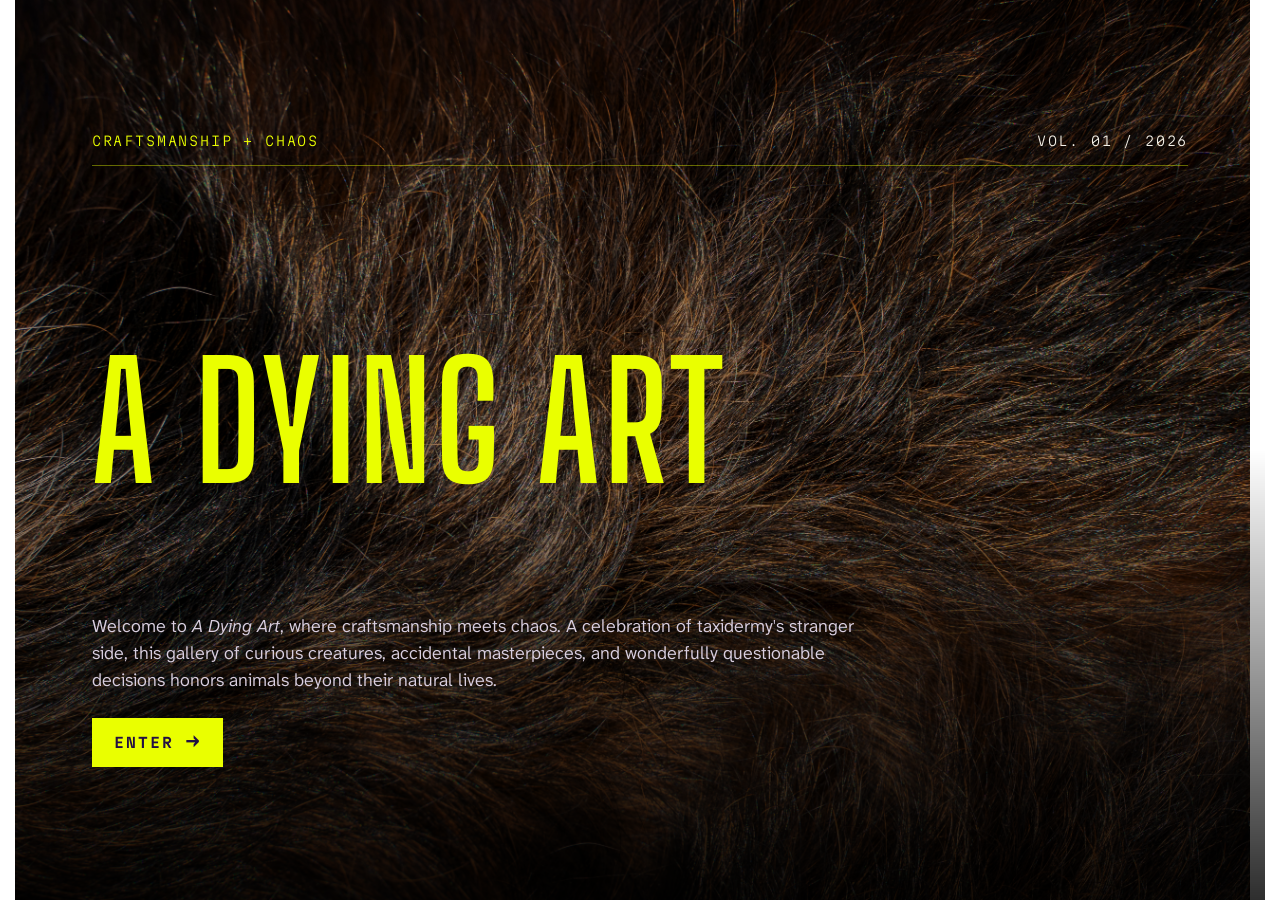
==== index.html @ d64338a3 "first commit" ====
<!doctype html>
<html lang="en">
<head>
	<meta charset="utf-8">
	<meta name="viewport" content="width=device-width, initial-scale=1">
	<meta name="description" content="A DYING ART: an editorial archive of precious cultural artifacts.">
	<title>A DYING ART | Enter</title>
	<link rel="preconnect" href="https://fonts.googleapis.com">
	<link rel="preconnect" href="https://fonts.gstatic.com" crossorigin>
	<link href="https://fonts.googleapis.com/css2?family=Atkinson+Hyperlegible+Next:wght@350&family=Big+Shoulders:wght@500&family=Martian+Mono:wdth,wght@85,250;85,600&display=swap" rel="stylesheet">
	<style>
		html { overflow:scroll; scrollbar-gutter:stable both-edges; scrollbar-width:auto; scrollbar-color:#eaff00 rgba(234,255,0,.2); }
		html { overflow:hidden; }
		html::-webkit-scrollbar { width:14px; height:14px; }
		html::-webkit-scrollbar-track { background:rgba(234,255,0,.2); }
		html::-webkit-scrollbar-thumb { background:#eaff00; border-radius:0; }
	</style>
</head>
	<body style="margin:0;background:linear-gradient(to bottom, transparent 50%, rgba(0,0,0,.82) 100%),url('BackgroundImage.jpg') center/cover fixed;color:#f4f0e7;font-family:'Atkinson Hyperlegible Next',sans-serif;font-weight:350;font-size:18px;">
		<main style="width:1440px;max-width:100%;min-height:100vh;margin:0 auto;display:flex;align-items:center;justify-content:center;padding:clamp(2rem,5vw,5rem) clamp(2rem,6vw,6rem);box-sizing:border-box;overflow:hidden;">
		<section style="width:100%;">
				<header style="border-bottom:1px solid rgba(234,255,0,.4);padding-bottom:1rem;display:flex;justify-content:space-between;gap:2rem;font:250 13px 'Martian Mono',monospace;letter-spacing:.14em;text-transform:uppercase;">
				<span style="color:#eaff00;">Craftsmanship + Chaos</span>
				<span>Vol. 01 / 2026</span>
			</header>
			<h1 style="width:100%;margin:15vh 0 8vh;color:#eaff00;font:500 clamp(2.5rem,12.5vw,11.5rem)/1.5 'Big Shoulders',sans-serif;letter-spacing:.02em;white-space:nowrap;">A DYING ART</h1>
			<footer style="display:flex;flex-direction:column;align-items:flex-start;gap:1.5rem;max-width:800px;">
				<p style="max-width:800px;color:#d9cfe0;font-size:18px;line-height:1.5;margin:0;">Welcome to <em>A Dying Art</em>, where craftsmanship meets chaos. A celebration of taxidermy's stranger side, this gallery of curious creatures, accidental masterpieces, and wonderfully questionable decisions honors animals beyond their natural lives.</p>
				<a href="home.html" style="background:#eaff00;color:#220f43;padding:1rem 1.4rem;text-decoration:none;text-transform:uppercase;letter-spacing:.14em;font:600 14px 'Martian Mono',monospace;white-space:nowrap;">Enter <span style="font-size:1.35em;line-height:0;">&#8594;</span></a>
			</footer>
		</section>
	</main>
</body>
</html>
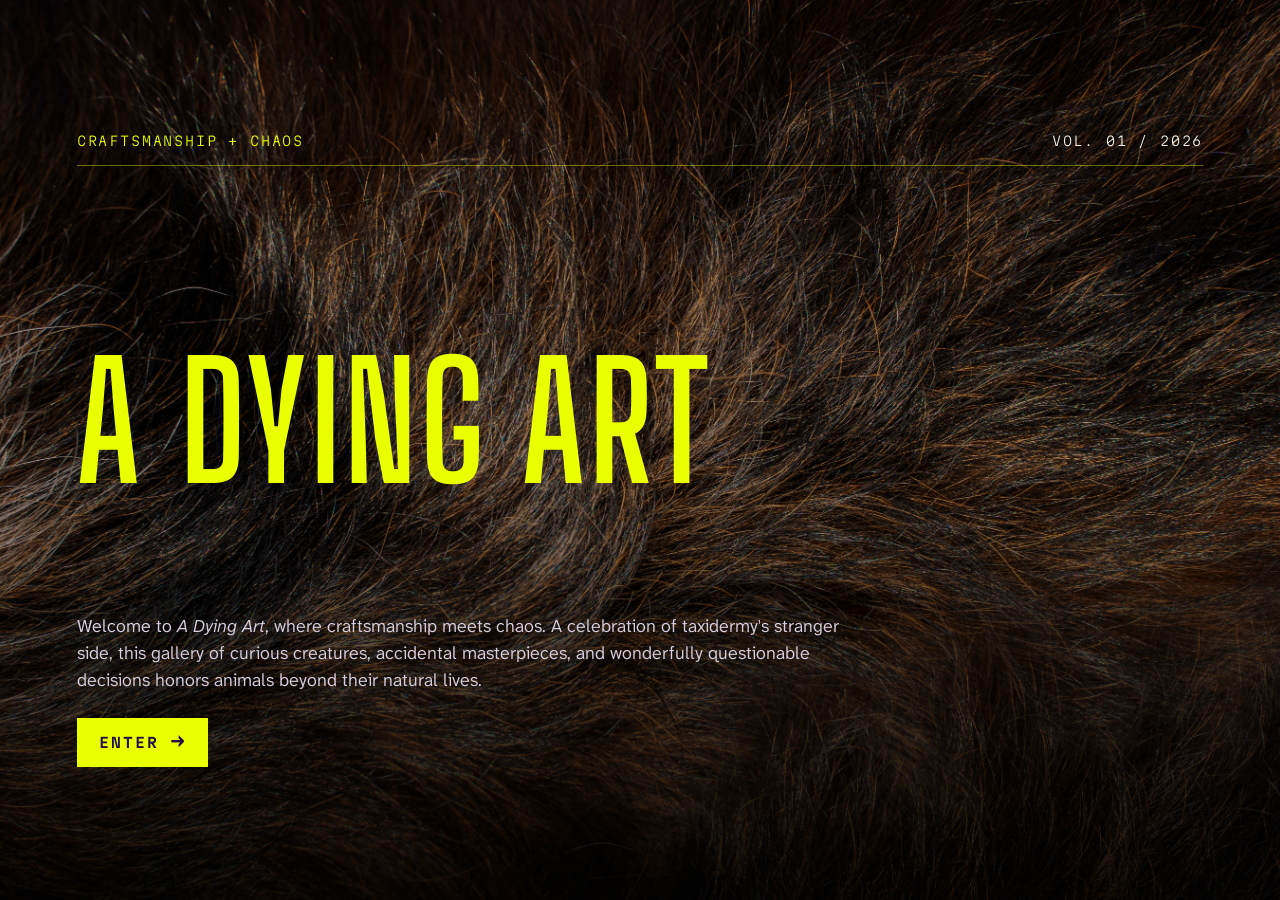
==== commit 4d9f92f7: "Add a weather API and fix bugs." ====
--- a/index.html
+++ b/index.html
@@ -7,16 +7,15 @@
 	<title>A DYING ART | Enter</title>
 	<link rel="preconnect" href="https://fonts.googleapis.com">
 	<link rel="preconnect" href="https://fonts.gstatic.com" crossorigin>
-	<link href="https://fonts.googleapis.com/css2?family=Atkinson+Hyperlegible+Next:wght@350&family=Big+Shoulders:wght@500&family=Martian+Mono:wdth,wght@85,250;85,600&display=swap" rel="stylesheet">
+	<link href="https://fonts.googleapis.com/css2?family=Atkinson+Hyperlegible+Next:wght@350&family=Big+Shoulders:wght@500;600&family=Martian+Mono:wdth,wght@85,250;85,600&display=swap" rel="stylesheet">
 	<style>
-		html { overflow:scroll; scrollbar-gutter:stable both-edges; scrollbar-width:auto; scrollbar-color:#eaff00 rgba(234,255,0,.2); }
-		html { overflow:hidden; }
+		html { overflow:hidden; scrollbar-width:auto; scrollbar-color:#eaff00 rgba(234,255,0,.2); background:url('BackgroundImage.jpg') center/cover fixed; }
 		html::-webkit-scrollbar { width:14px; height:14px; }
 		html::-webkit-scrollbar-track { background:rgba(234,255,0,.2); }
 		html::-webkit-scrollbar-thumb { background:#eaff00; border-radius:0; }
 	</style>
 </head>
-	<body style="margin:0;background:linear-gradient(to bottom, transparent 50%, rgba(0,0,0,.82) 100%),url('BackgroundImage.jpg') center/cover fixed;color:#f4f0e7;font-family:'Atkinson Hyperlegible Next',sans-serif;font-weight:350;font-size:18px;">
+	<body style="margin:0;background:linear-gradient(to bottom, transparent 50%, rgba(0,0,0,.82) 100%);color:#f4f0e7;font-family:'Atkinson Hyperlegible Next',sans-serif;font-weight:350;font-size:18px;">
 		<main style="width:1440px;max-width:100%;min-height:100vh;margin:0 auto;display:flex;align-items:center;justify-content:center;padding:clamp(2rem,5vw,5rem) clamp(2rem,6vw,6rem);box-sizing:border-box;overflow:hidden;">
 		<section style="width:100%;">
 				<header style="border-bottom:1px solid rgba(234,255,0,.4);padding-bottom:1rem;display:flex;justify-content:space-between;gap:2rem;font:250 13px 'Martian Mono',monospace;letter-spacing:.14em;text-transform:uppercase;">
